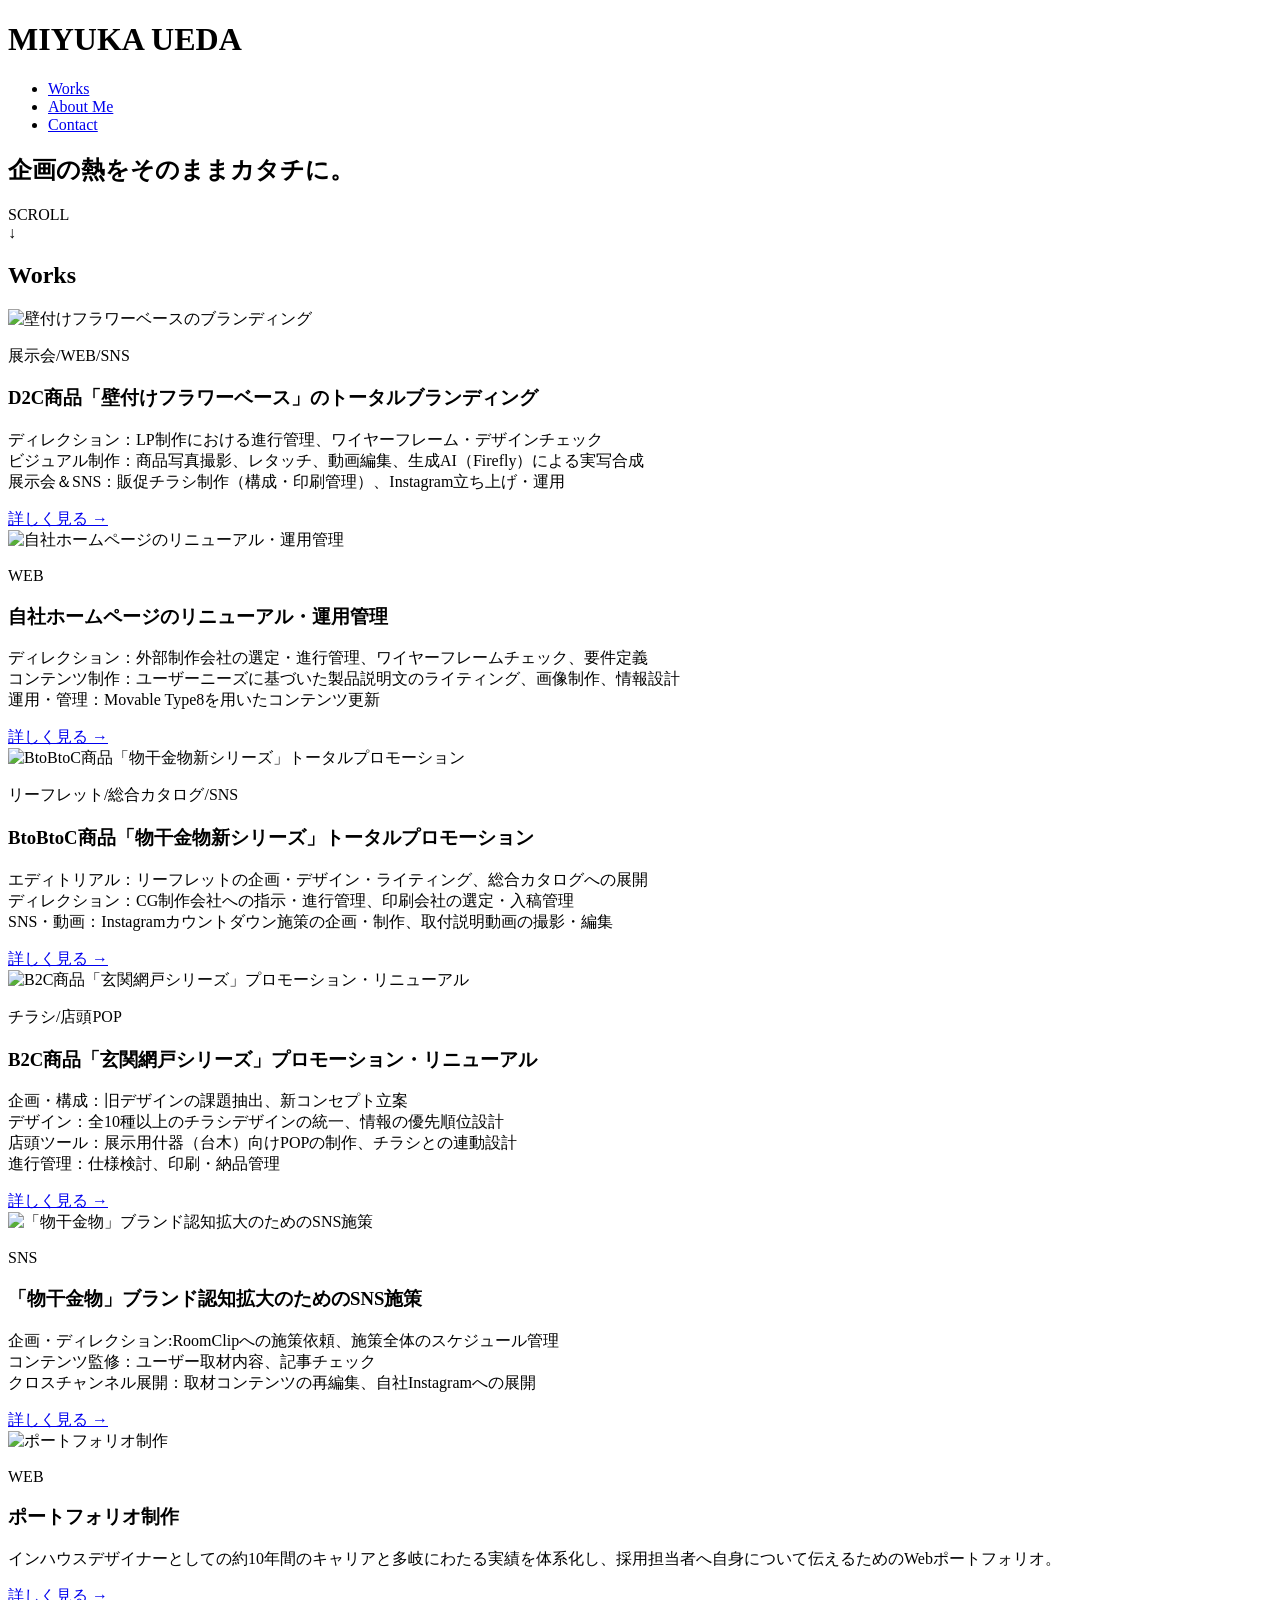
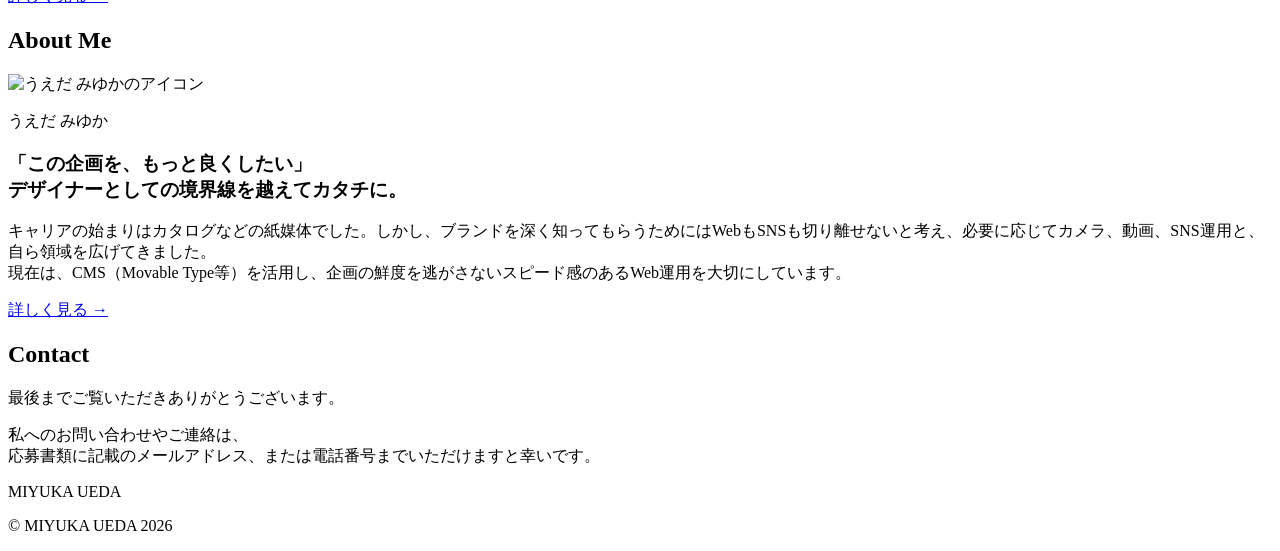
==== index.html @ 74e12c29 "初めてのアップロード" ====
<!doctype html>
<html lang="ja">
<head>
<meta charset="utf-8">
<title>PROFILE</title>
	<link rel="stylesheet" href="css/style.css">
</head>

<body>
<header>
    <div class="header-inner">
        <h1 class="logo"><a href="index.html" style="text-decoration: none; color: inherit;">MIYUKA UEDA</a></h1>
        <nav>
            <div class="hamburger" id="js-hamburger">
                <span></span>
                <span></span>
                <span></span>
            </div>

            <ul class="nav-links" id="js-nav-links">
                <li><a href="#works">Works</a></li>
                <li><a href="#about">About Me</a></li>
                <li><a href="#contact" class="btn-contact">Contact</a></li>
            </ul>
        </nav>
    </div>
</header>
	<section class="hero">
    <div class="hero-content">
        <h2 class="catchphrase">企画の熱をそのままカタチに。</h2>
        <div class="scroll-arrow">
            <span>SCROLL</span>
            <div class="arrow">↓</div>
        </div>
    </div>
</section>
	<section id="works" class="works">
    <h2 class="section-title">Works</h2>
    
    <div class="works-container">
        <article class="works-item">
            <div class="works-img">
    <img src="images/works1.webp" alt="壁付けフラワーベースのブランディング" class="works-image">
</div>
            <p class="works-category">展示会/WEB/SNS</p>
            <h3 class="works-item-title">D2C商品「壁付けフラワーベース」のトータルブランディング</h3>
            <p class="works-text">ディレクション：LP制作における進行管理、ワイヤーフレーム・デザインチェック<br>ビジュアル制作：商品写真撮影、レタッチ、動画編集、生成AI（Firefly）による実写合成<br>展示会＆SNS：販促チラシ制作（構成・印刷管理）、Instagram立ち上げ・運用</p>
            <a href="works1.html" class="btn-more">詳しく見る <span>→</span></a>
        </article>

        <article class="works-item">
            <div class="works-img">
                <img src="images/works2.webp" alt="自社ホームページのリニューアル・運用管理" class="works-image">
            </div>
            <p class="works-category">WEB</p>
            <h3 class="works-item-title">自社ホームページのリニューアル・運用管理</h3>
            <p class="works-text">ディレクション：外部制作会社の選定・進行管理、ワイヤーフレームチェック、要件定義<br>コンテンツ制作：ユーザーニーズに基づいた製品説明文のライティング、画像制作、情報設計<br>運用・管理：Movable Type8を用いたコンテンツ更新</p>
            <a href="works2.html" class="btn-more">詳しく見る <span>→</span></a>
        </article>

        <article class="works-item">
            <div class="works-img">
                <img src="images/works3.webp" alt="BtoBtoC商品「物干金物新シリーズ」トータルプロモーション" class="works-image">
            </div>
            <p class="works-category">リーフレット/総合カタログ/SNS</p>
            <h3 class="works-item-title">BtoBtoC商品「物干金物新シリーズ」トータルプロモーション</h3>
            <p class="works-text">エディトリアル：リーフレットの企画・デザイン・ライティング、総合カタログへの展開<br>ディレクション：CG制作会社への指示・進行管理、印刷会社の選定・入稿管理<br>SNS・動画：Instagramカウントダウン施策の企画・制作、取付説明動画の撮影・編集</p>
            <a href="works3.html" class="btn-more">詳しく見る <span>→</span></a>
        </article>

        <article class="works-item">
            <div class="works-img">
                <img src="images/works4.webp" alt="B2C商品「玄関網戸シリーズ」プロモーション・リニューアル" class="works-image">
            </div>
            <p class="works-category">チラシ/店頭POP</p>
            <h3 class="works-item-title">B2C商品「玄関網戸シリーズ」プロモーション・リニューアル</h3>
            <p class="works-text">企画・構成：旧デザインの課題抽出、新コンセプト立案<br>デザイン：全10種以上のチラシデザインの統一、情報の優先順位設計<br>店頭ツール：展示用什器（台木）向けPOPの制作、チラシとの連動設計<br>進行管理：仕様検討、印刷・納品管理</p>
            <a href="works4.html" class="btn-more">詳しく見る <span>→</span></a>
        </article>

        <article class="works-item">
            <div class="works-img">
                <img src="images/works5.webp" alt="「物干金物」ブランド認知拡大のためのSNS施策" class="works-image">
            </div>
            <p class="works-category">SNS</p>
            <h3 class="works-item-title">「物干金物」ブランド認知拡大のためのSNS施策</h3>
            <p class="works-text">企画・ディレクション:RoomClipへの施策依頼、施策全体のスケジュール管理<br>コンテンツ監修：ユーザー取材内容、記事チェック<br>クロスチャンネル展開：取材コンテンツの再編集、自社Instagramへの展開</p>
            <a href="works5.html" class="btn-more">詳しく見る <span>→</span></a>
        </article>

        <article class="works-item">
            <div class="works-img">
                <img src="images/works6.webp" alt="ポートフォリオ制作" class="works-image">
            </div>
            <p class="works-category">WEB</p>
            <h3 class="works-item-title">ポートフォリオ制作</h3>
            <p class="works-text">インハウスデザイナーとしての約10年間のキャリアと多岐にわたる実績を体系化し、採用担当者へ自身について伝えるためのWebポートフォリオ。</p>
            <a href="works6.html" class="btn-more">詳しく見る <span>→</span></a>
        </article>
    </div>
    
</section>
	<section id="about" class="about">
    <h2 class="section-title">About Me</h2>
    <div class="about-content">
         <div class="about-icon">
    <img src="images/my-icon.webp" alt="うえだ みゆかのアイコン" class="profile-image">
</div>
        <p class="about-name-ja">うえだ みゆか</p>
        <h3 class="about-copy">「この企画を、もっと良くしたい」<br>デザイナーとしての境界線を越えてカタチに。</h3>
        <p class="about-text">
            キャリアの始まりはカタログなどの紙媒体でした。しかし、ブランドを深く知ってもらうためにはWebもSNSも切り離せないと考え、必要に応じてカメラ、動画、SNS運用と、自ら領域を広げてきました。<br>
            現在は、CMS（Movable Type等）を活用し、企画の鮮度を逃がさないスピード感のあるWeb運用を大切にしています。
        </p>
        <a href="about-detail.html" class="btn-more">詳しく見る <span>→</span></a>
    </div>
</section>
	<section id="contact" class="contact">
    <h2 class="section-title">Contact</h2>
    <div class="contact-content">
        <p>最後までご覧いただきありがとうございます。</p>
        <p>私へのお問い合わせやご連絡は、<br>
        応募書類に記載のメールアドレス、または電話番号までいただけますと幸いです。</p>
    </div>
</section>

<footer>
    <div class="footer-inner">
        <p class="footer-logo">MIYUKA UEDA</p>
        <p class="copyright">&copy; MIYUKA UEDA 2026</p>
    </div>
</footer>
	<script src="js/script.js"></script>
</body>
</html>
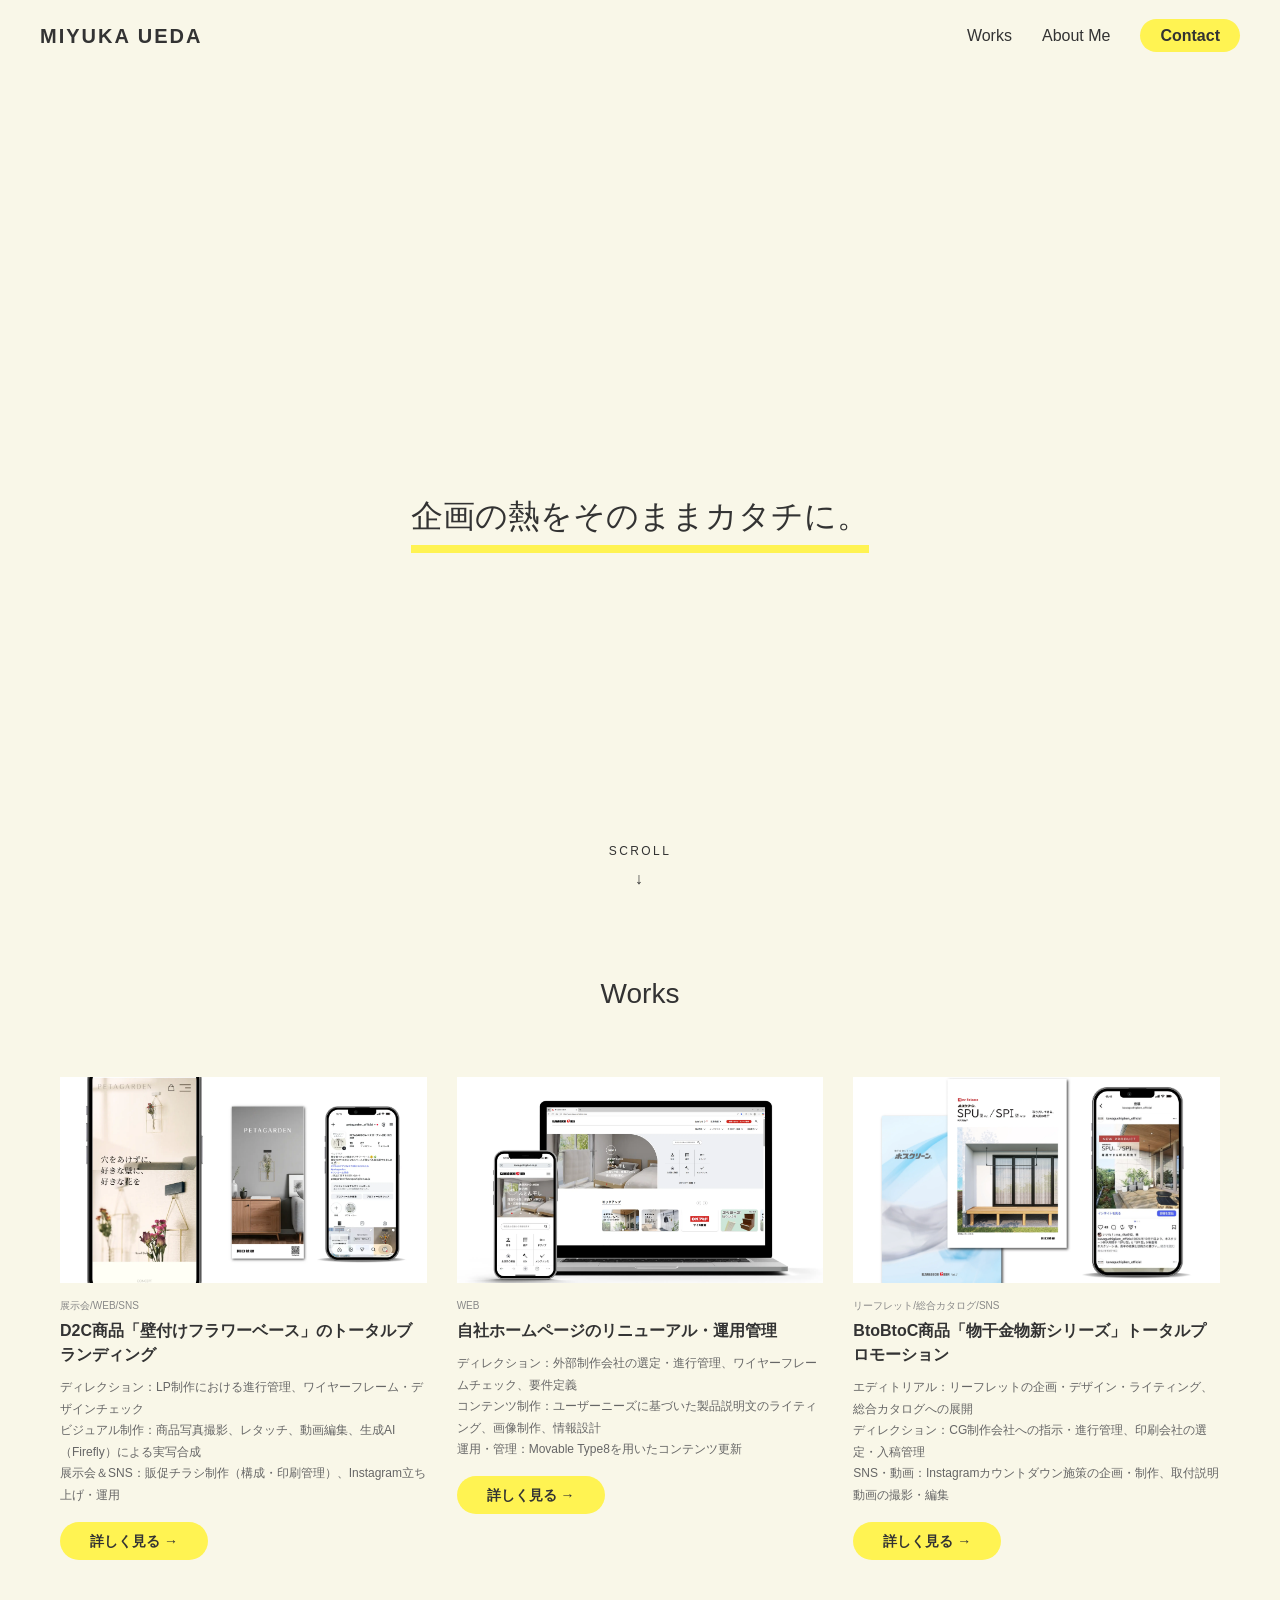
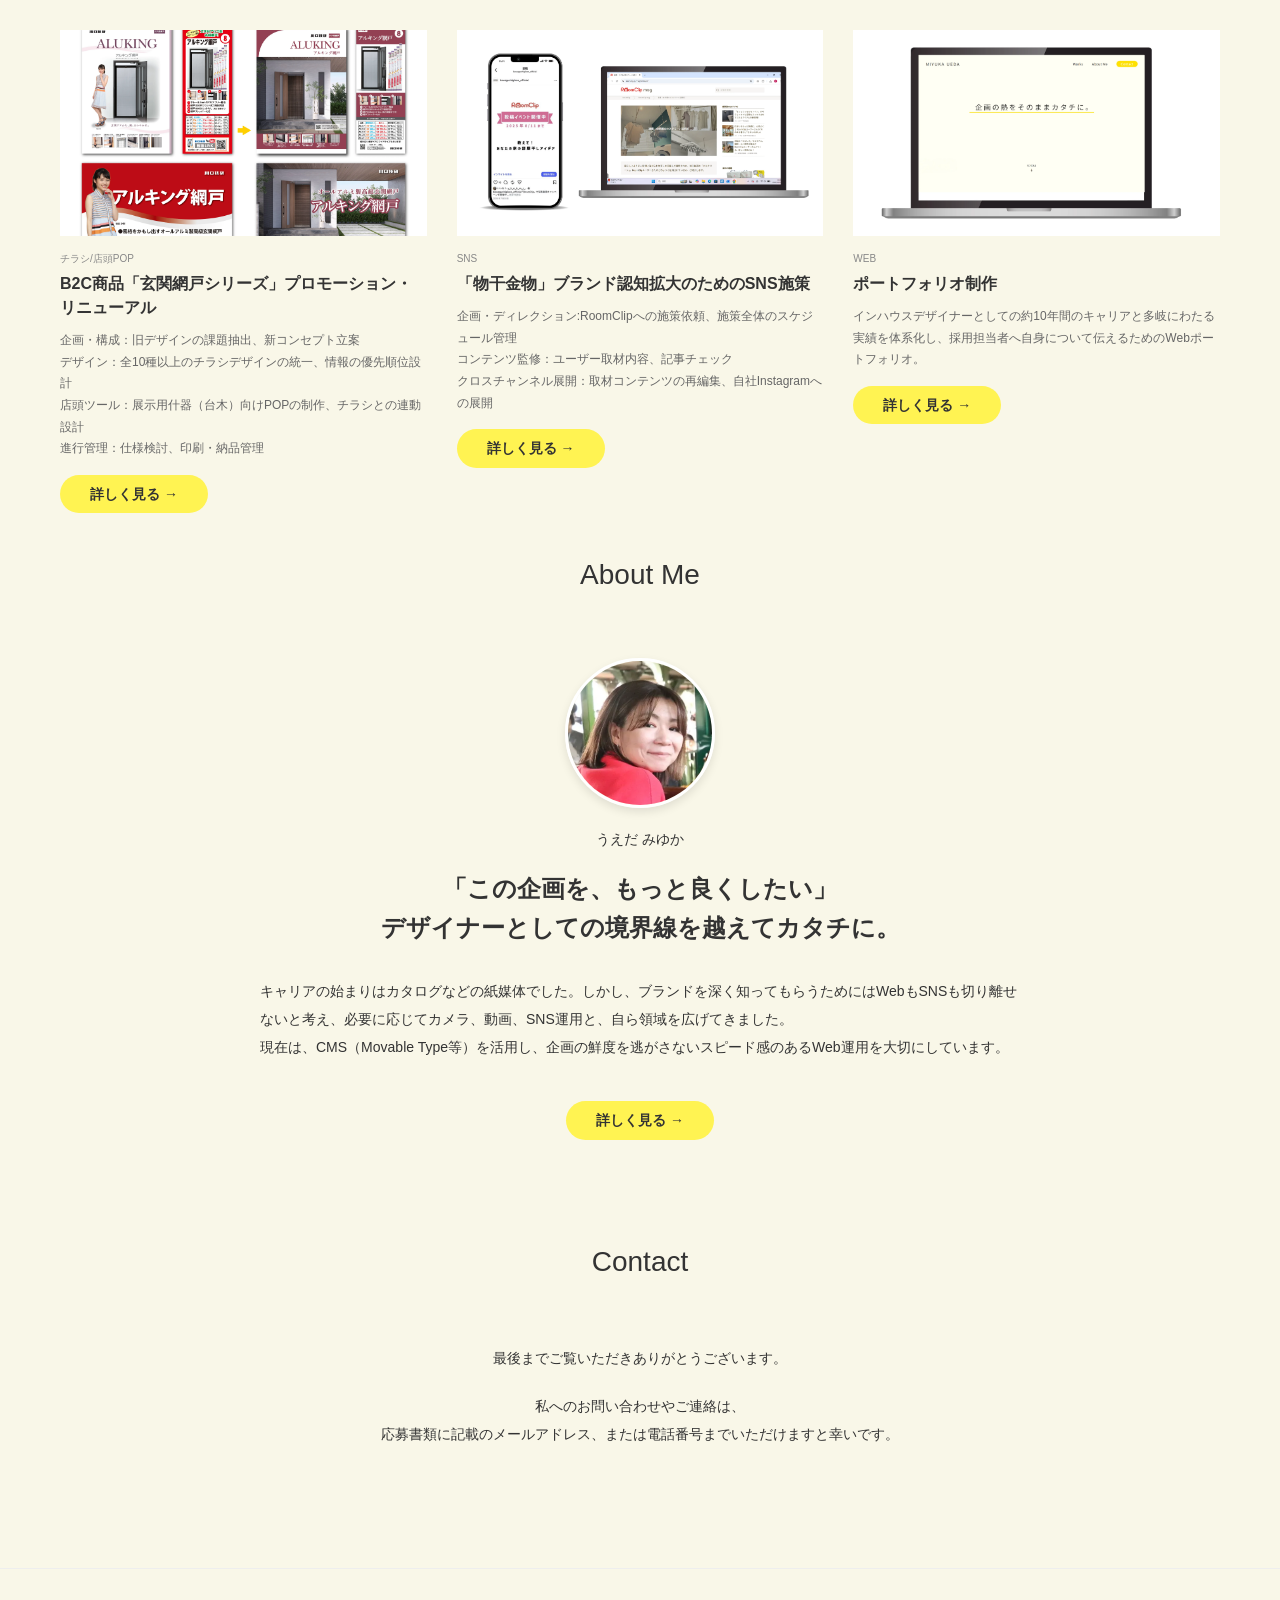
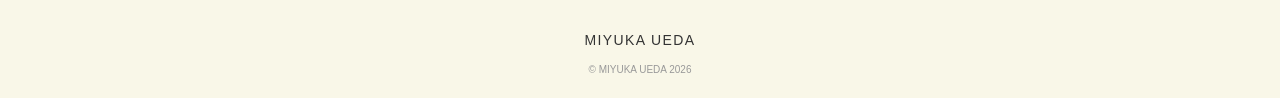
==== commit a440a0cc: "ビューポート設定の修正" ====
--- a/index.html
+++ b/index.html
@@ -2,6 +2,7 @@
 <html lang="ja">
 <head>
 <meta charset="utf-8">
+<meta name="viewport" content="width=device-width, initial-scale=1.0">
 <title>PROFILE</title>
 	<link rel="stylesheet" href="css/style.css">
 </head>
--- a/css/style.css
+++ b/css/style.css
@@ -0,0 +1,456 @@
+@charset "utf-8";
+
+/* ==========================================================================
+   1. Base & Reset (基本設定)
+   ========================================================================== */
+* {
+    margin: 0;
+    padding: 0;
+    box-sizing: border-box;
+}
+
+html {
+    scroll-behavior: smooth;
+}
+
+body {
+    background-color: #f9f7e8;
+    font-family: "Helvetica Neue", Arial, "Hiragino Kaku Gothic ProN", "Hiragino Sans", Meiryo, sans-serif;
+    color: #333;
+    line-height: 1.6;
+}
+
+a {
+    transition: opacity 0.3s;
+    text-decoration: none;
+    color: inherit;
+}
+
+a:hover {
+    opacity: 0.7;
+}
+
+/* ==========================================================================
+   2. Shared Components (共通パーツ)
+   ========================================================================== */
+section {
+    padding: 100px 0;
+}
+
+.section-title {
+    font-size: 28px;
+    margin-bottom: 60px;
+    font-weight: normal;
+    text-align: center;
+}
+
+.btn-yellow, .btn-more {
+    display: inline-block;
+    background-color: #fff352;
+    padding: 8px 30px;
+    border-radius: 25px;
+    text-decoration: none;
+    color: #333;
+    font-size: 14px;
+    font-weight: bold;
+}
+
+/* ==========================================================================
+   3. Header (ヘッダー)
+   ========================================================================== */
+header {
+    width: 100%;
+    padding: 20px 40px;
+}
+
+.header-inner {
+    display: flex;
+    justify-content: space-between;
+    align-items: center;
+}
+
+.logo {
+    font-size: 20px;
+    letter-spacing: 0.1em;
+}
+
+nav ul {
+    display: flex;
+    list-style: none;
+    align-items: center;
+}
+
+nav ul li {
+    margin-left: 30px;
+}
+
+.btn-contact {
+    background-color: #fff352;
+    padding: 8px 20px;
+    border-radius: 20px;
+    font-weight: bold;
+}
+
+.hamburger {
+    display: none;
+    cursor: pointer;
+}
+
+/* ==========================================================================
+   4. Hero (メインビジュアル)
+   ========================================================================== */
+.hero {
+    height: 100vh;
+    display: flex;
+    flex-direction: column;
+    justify-content: center;
+    align-items: center;
+    text-align: center;
+    position: relative;
+}
+
+.catchphrase {
+    font-size: 32px;
+    font-weight: normal;
+    position: relative;
+    display: inline-block;
+    padding-bottom: 10px;
+    z-index: 1;
+}
+
+.catchphrase::after {
+    content: "";
+    position: absolute;
+    bottom: 0;
+    left: 0;
+    width: 100%;
+    height: 8px;
+    background-color: #fff352;
+    z-index: -1;
+}
+
+.scroll-arrow {
+    position: absolute;
+    bottom: 80px;
+    left: 50%;
+    transform: translateX(-50%);
+    font-size: 12px;
+    letter-spacing: 0.2em;
+}
+
+.arrow {
+    margin-top: 5px;
+    font-size: 16px;
+    display: block;
+}
+
+/* ==========================================================================
+   5. Works Section (実績一覧 - Index)
+   ========================================================================== */
+.works {
+    max-width: 1200px;
+    margin: 0 auto;
+    padding: 0 20px;
+    text-align: center;
+}
+
+.works-container {
+    display: flex;
+    flex-wrap: wrap;
+    justify-content: space-between;
+    gap: 30px;
+    text-align: left;
+}
+
+.works-item {
+    flex: 1;
+    min-width: 300px;
+    margin-bottom: 40px;
+}
+
+.works-img {
+    width: 100%;
+    aspect-ratio: 16 / 9;
+    background-color: #ddd;
+    overflow: hidden;
+    margin-bottom: 15px;
+}
+
+.works-image {
+    width: 100%;
+    height: 100%;
+    object-fit: cover;
+    display: block;
+    transition: transform 0.3s;
+}
+
+.works-item:hover .works-image {
+    transform: scale(1.05);
+}
+
+.works-category {
+    font-size: 10px;
+    color: #888;
+    margin-bottom: 5px;
+}
+
+.works-item-title {
+    font-size: 16px;
+    margin-bottom: 10px;
+    line-height: 1.5;
+}
+
+.works-text {
+    font-size: 12px;
+    line-height: 1.8;
+    color: #666;
+    margin-bottom: 15px;
+}
+
+/* ==========================================================================
+   6. About Me Section 
+   ========================================================================== */
+.about {
+    max-width: 800px;
+    margin: 0 auto;
+    padding: 0 20px;
+    text-align: center;
+}
+
+.about-icon {
+    width: 150px;
+    height: 150px;
+    margin: 0 auto 20px;
+    overflow: hidden;
+    border-radius: 50%;
+    border: 3px solid #fff;
+    box-shadow: 0 4px 10px rgba(0,0,0,0.1);
+}
+
+.profile-image {
+    width: 100%;
+    height: 100%;
+    object-fit: cover;
+    object-position: center 20%;
+}
+
+.about-name-ja {
+    font-size: 14px;
+    margin-bottom: 20px;
+}
+
+.about-copy {
+    font-size: 24px;
+    line-height: 1.6;
+    margin-bottom: 30px;
+}
+
+.about-text {
+    font-size: 14px;
+    line-height: 2;
+    text-align: left;
+    margin-bottom: 40px;
+}
+
+/* ==========================================================================
+   7. About Me 詳細ページスタイル
+   ========================================================================== */
+.about-detail {
+    padding: 80px 20px;
+    max-width: 1000px;
+    margin: 0 auto;
+    text-align: center;
+}
+
+/* 詳細ページ用のアイコンサイズ固定 */
+.about-detail .about-icon {
+    width: 150px;
+    height: 150px;
+    margin: 0 auto 20px;
+}
+
+.profile-name-en {
+    font-size: 18px;
+    letter-spacing: 0.1em;
+    margin-top: 10px;
+}
+
+.profile-name-ja {
+    font-size: 14px;
+    margin-bottom: 40px;
+}
+
+.profile-details {
+    max-width: 700px;
+    margin: 0 auto;
+    text-align: left;
+    padding: 0 20px;
+}
+
+.detail-block {
+    margin-bottom: 40px;
+}
+
+.detail-label {
+    display: inline-block;
+    background-color: #fff352;
+    padding: 2px 10px;
+    font-size: 15px;
+    font-weight: bold;
+    margin-bottom: 12px;
+    color: #333;
+}
+
+.detail-block p {
+    font-size: 14px;
+    line-height: 1.8;
+    color: #444;
+}
+
+.separator {
+    border: none;
+    border-top: 1px solid #ddd;
+    margin: 40px auto;
+    width: 100%;
+}
+
+.photo-gallery {
+    margin: 60px 0;
+}
+
+.photo-gallery .gallery-container {
+    display: flex;
+    flex-wrap: wrap;
+    gap: 15px;
+    justify-content: center;
+}
+
+.photo-gallery .gallery-image {
+    width: calc(25% - 15px); /* PC 4枚並び */
+    height: 180px;
+    object-fit: cover;
+    border-radius: 8px;
+    box-shadow: 0 4px 6px rgba(0,0,0,0.1);
+}
+
+/* ==========================================================================
+   8. Works Detail Page (実績詳細)
+   ========================================================================== */
+.works-detail {
+    max-width: 1200px;
+    margin: 80px auto;
+    padding: 0 40px;
+}
+
+.works-detail-inner {
+    display: flex;
+    flex-wrap: wrap;
+    gap: 40px 60px;
+}
+
+.works-header-area, .works-text-area { width: calc(45% - 30px); }
+.works-main-visual-area, .works-sub-visual-area { width: calc(55% - 30px); }
+
+.works-tag { font-size: 12px; color: #888; margin-bottom: 10px; }
+.works-title { font-size: 24px; line-height: 1.4; margin-bottom: 20px; }
+
+.works-description section { margin-bottom: 25px; }
+.works-description h4 { font-size: 15px; color: #000; margin-bottom: 10px; font-weight: bold; }
+.works-description p { font-size: 14px; line-height: 1.8; }
+
+.works-links { margin: 20px 0 30px; }
+.link-item {
+    display: inline-block;
+    margin-right: 20px;
+    color: #333;
+    font-size: 13px;
+    font-weight: bold;
+    border-bottom: 2px solid #fff352;
+    padding-bottom: 2px;
+}
+
+.works-meta {
+    margin-top: 40px;
+    padding-top: 20px;
+    border-top: 1px solid #eee;
+    font-size: 13px;
+}
+
+.works-detail-image { width: 100%; height: auto; border-radius: 8px; }
+
+.sub-visuals { display: flex; flex-wrap: wrap; gap: 20px; }
+.works-sub-image { width: calc(50% - 10px); height: auto; border-radius: 8px; }
+
+.back-home { margin: 60px 0 100px; text-align: center; }
+
+/* ==========================================================================
+   9. Contact & Footer
+   ========================================================================== */
+.contact {
+    max-width: 800px;
+    margin: 0 auto;
+    text-align: center;
+    padding: 100px 20px;
+}
+
+.contact-content p {
+    font-size: 14px;
+    line-height: 2;
+    margin-bottom: 20px;
+}
+
+footer {
+    padding: 60px 0 20px;
+    text-align: center;
+    border-top: 1px solid #eee;
+}
+
+.footer-logo { font-size: 14px; letter-spacing: 0.1em; margin-bottom: 10px; }
+.copyright { font-size: 10px; color: #999; }
+
+/* ==========================================================================
+   10. Media Queries (スマホ対応)
+   ========================================================================== */
+@media screen and (max-width: 768px) {
+    header { padding: 15px 20px; }
+    section { padding: 60px 0; }
+    
+    .hamburger { display: block; position: relative; width: 30px; height: 24px; z-index: 100; }
+    .hamburger span {
+        display: block; width: 100%; height: 2px; background-color: #333;
+        position: absolute; left: 0; transition: all 0.3s;
+    }
+    .hamburger span:nth-child(1) { top: 0; }
+    .hamburger span:nth-child(2) { top: 11px; }
+    .hamburger span:nth-child(3) { top: 22px; }
+    .hamburger.open span:nth-child(1) { transform: translateY(11px) rotate(45deg); }
+    .hamburger.open span:nth-child(2) { opacity: 0; }
+    .hamburger.open span:nth-child(3) { transform: translateY(-11px) rotate(-45deg); }
+
+    .nav-links {
+        display: none; position: fixed; top: 0; left: 0; width: 100%; height: 100vh;
+        background-color: rgba(249, 247, 232, 0.95); flex-direction: column;
+        justify-content: center; align-items: center; z-index: 90;
+    }
+    .nav-links.open { display: flex; }
+    .nav-links li { margin: 20px 0; margin-left: 0; }
+
+    .catchphrase { font-size: 24px; }
+    .works-item { width: 100%; flex: none; }
+    .about-copy { font-size: 20px; }
+
+    /* ★詳細ページのギャラリーを2列2行にする設定 */
+    .photo-gallery .gallery-image {
+        width: calc(50% - 10px) !important;
+        height: 140px !important;
+    }
+
+    .works-detail { padding: 0 20px; }
+    .works-header-area, .works-main-visual-area, .works-text-area, .works-sub-visual-area { width: 100%; }
+    .works-header-area { order: 1; }
+    .works-main-visual-area { order: 2; }
+    .works-text-area { order: 3; }
+    .works-sub-visual-area { order: 4; }
+    .works-sub-image { width: 100%; }
+    .contact { padding: 60px 20px; }
+}
